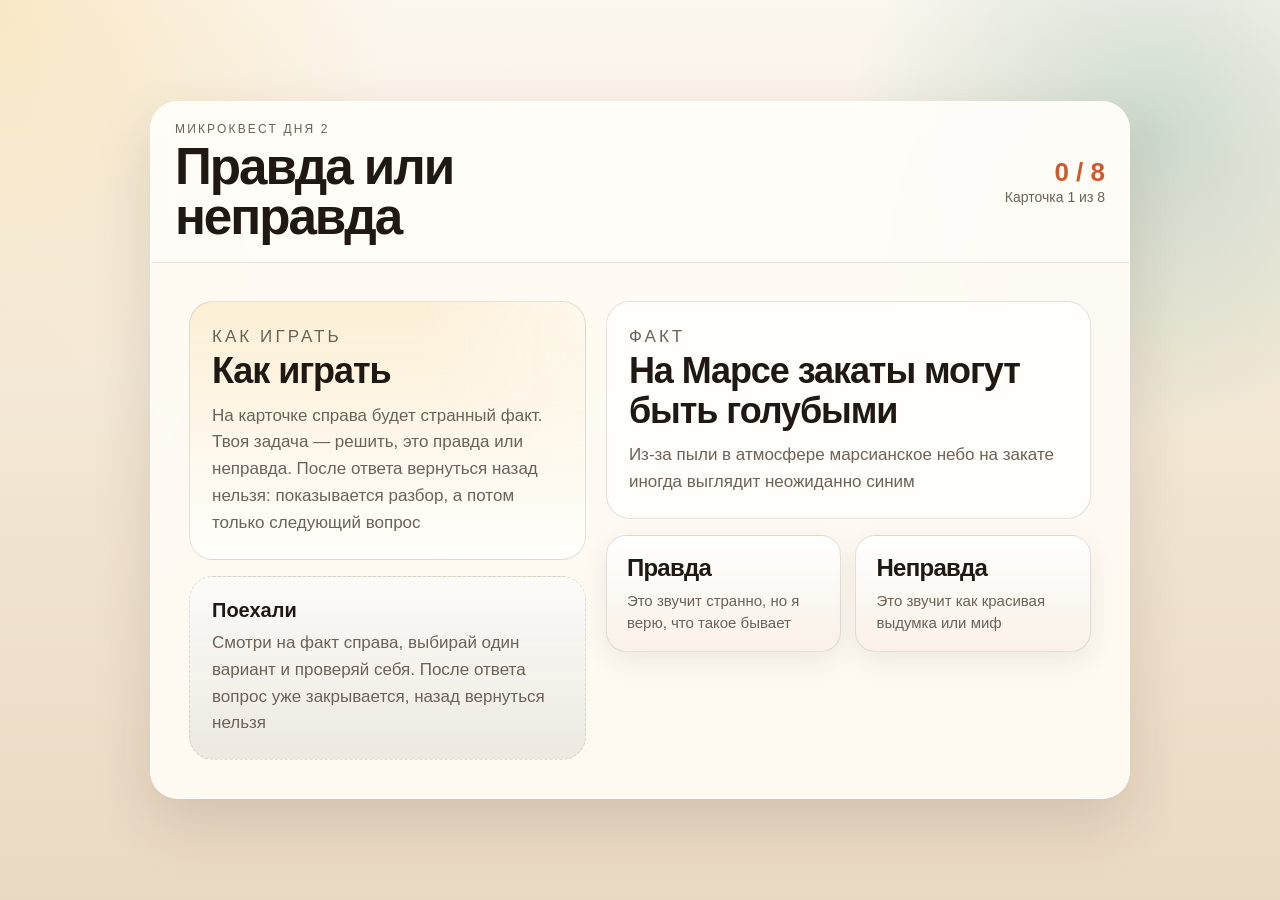
==== index.html @ 94983744 "Add microquest site" ====
<!DOCTYPE html>
<html lang="ru">
<head>
  <meta charset="UTF-8">
  <meta name="viewport" content="width=device-width, initial-scale=1.0">
  <title>Микроквест 2: Правда или неправда?</title>
  <style>
    :root {
      --bg: #f7efe2;
      --panel: rgba(255, 252, 246, 0.92);
      --text: #201813;
      --muted: #6c6258;
      --line: rgba(32, 24, 19, 0.12);
      --accent: #cc5a2d;
      --accent-2: #1d786a;
      --accent-3: #f0c15a;
      --danger: #8b3324;
      --shadow: 0 24px 60px rgba(54, 35, 20, 0.14);
      --radius: 28px;
    }

    * {
      box-sizing: border-box;
    }

    body {
      margin: 0;
      min-height: 100vh;
      font-family: "Trebuchet MS", "Segoe UI", Arial, sans-serif;
      color: var(--text);
      background:
        radial-gradient(circle at top left, rgba(240, 193, 90, 0.28), transparent 25%),
        radial-gradient(circle at 90% 15%, rgba(29, 120, 106, 0.2), transparent 22%),
        linear-gradient(180deg, #fcf7ef 0%, #f3e8d5 45%, #ead9c2 100%);
      display: grid;
      place-items: center;
      padding: 28px;
    }

    .app {
      position: relative;
      width: min(980px, 100%);
      background: var(--panel);
      border: 1px solid rgba(255, 255, 255, 0.76);
      border-radius: var(--radius);
      box-shadow: var(--shadow);
      overflow: hidden;
      backdrop-filter: blur(14px);
    }

    .topbar {
      display: flex;
      justify-content: space-between;
      align-items: center;
      gap: 16px;
      padding: 20px 24px;
      border-bottom: 1px solid var(--line);
      background: rgba(255, 255, 255, 0.36);
    }

    .eyebrow {
      margin: 0 0 6px;
      font-size: 12px;
      letter-spacing: 0.18em;
      text-transform: uppercase;
      color: var(--muted);
    }

    h1 {
      margin: 0;
      font-size: clamp(30px, 4vw, 52px);
      line-height: 0.98;
      max-width: 10ch;
      font-family: "Arial Black", "Trebuchet MS", Arial, sans-serif;
      letter-spacing: -0.04em;
    }

    .progress {
      min-width: 210px;
      text-align: right;
    }

    .progress strong {
      display: block;
      font-size: 26px;
      color: var(--accent);
    }

    .progress span {
      color: var(--muted);
      font-size: 14px;
    }

    .content {
      padding: clamp(20px, 4vw, 38px);
      display: grid;
      gap: 24px;
    }

    .game-layout {
      display: grid;
      grid-template-columns: 0.9fr 1.1fr;
      gap: 20px;
      align-items: start;
    }

    .card,
    .feedback {
      border-radius: 24px;
      border: 1px solid var(--line);
      background: rgba(255, 255, 255, 0.7);
      padding: 22px;
    }

    .intro {
      background:
        radial-gradient(circle at top right, rgba(255,255,255,0.55), transparent 36%),
        linear-gradient(180deg, rgba(240, 193, 90, 0.2), rgba(255, 255, 255, 0.78));
    }

    .card p,
    .feedback p {
      margin: 0;
      line-height: 1.58;
      color: var(--muted);
      font-size: 17px;
    }

    .intro h2,
    .fact-card h2,
    .results-card h2 {
      margin: 0 0 12px;
      font-size: clamp(24px, 3vw, 36px);
      line-height: 1.1;
      font-family: "Arial Black", "Trebuchet MS", Arial, sans-serif;
      letter-spacing: -0.03em;
    }

    .side-column,
    .fact-column {
      display: grid;
      gap: 16px;
    }

    .feedback {
      min-height: 160px;
      background:
        linear-gradient(180deg, rgba(255,255,255,0.75), rgba(32, 24, 19, 0.04)),
        rgba(32, 24, 19, 0.04);
      border-style: dashed;
      align-content: start;
    }

    .feedback strong {
      display: block;
      margin-bottom: 8px;
      font-size: 20px;
    }

    .proof {
      display: flex;
      flex-wrap: wrap;
      gap: 12px;
      align-items: center;
      margin-top: 14px;
    }

    button,
    a.button-link {
      appearance: none;
      border: none;
      text-decoration: none;
      border-radius: 20px;
      text-align: left;
      font: inherit;
      color: var(--text);
      cursor: pointer;
      transition: transform 180ms ease, box-shadow 180ms ease, background 180ms ease;
    }

    button:hover,
    a.button-link:hover {
      transform: translateY(-2px);
    }

    .choices {
      display: grid;
      grid-template-columns: 1fr 1fr;
      gap: 14px;
    }

    .choice {
      padding: 18px 20px;
      border: 1px solid var(--line);
      background:
        linear-gradient(180deg, rgba(255,255,255,0.95), rgba(249, 240, 231, 0.92));
      box-shadow: 0 10px 26px rgba(54, 35, 20, 0.08);
    }

    .choice strong {
      display: block;
      margin-bottom: 8px;
      font-size: 24px;
      font-family: "Arial Black", "Trebuchet MS", Arial, sans-serif;
      letter-spacing: -0.03em;
    }

    .choice span {
      display: block;
      font-size: 15px;
      line-height: 1.45;
      color: var(--muted);
    }

    .choice.correct {
      background: rgba(29, 120, 106, 0.14);
      border-color: rgba(29, 120, 106, 0.42);
    }

    .choice.wrong {
      background: rgba(139, 51, 36, 0.1);
      border-color: rgba(139, 51, 36, 0.34);
    }

    .button-link,
    .next-btn {
      display: inline-flex;
      align-items: center;
      justify-content: center;
      padding: 12px 18px;
      border-radius: 999px;
    }

    .button-link {
      background: var(--accent-2);
      color: #f7fffd;
      box-shadow: 0 12px 24px rgba(29, 120, 106, 0.22);
    }

    .next-wrap {
      min-height: 52px;
    }

    .next-btn {
      background: var(--accent);
      color: #fff7f1;
      box-shadow: 0 14px 30px rgba(204, 90, 45, 0.28);
      padding: 14px 20px;
    }

    .hidden {
      display: none;
    }

    .sad-face {
      display: inline-flex;
      align-items: center;
      justify-content: center;
      width: 52px;
      height: 52px;
      border-radius: 50%;
      background: rgba(139, 51, 36, 0.1);
      font-size: 28px;
    }

    .results {
      display: none;
      gap: 20px;
    }

    .results.visible {
      display: grid;
    }

    .results-grid {
      display: grid;
      grid-template-columns: 1.1fr 0.9fr;
      gap: 18px;
      align-items: stretch;
    }

    .stats {
      display: grid;
      grid-template-columns: repeat(2, 1fr);
      gap: 14px;
    }

    .stat {
      border-radius: 22px;
      border: 1px solid var(--line);
      background: rgba(255, 255, 255, 0.72);
      padding: 20px;
    }

    .stat strong {
      display: block;
      font-size: 34px;
      margin-bottom: 6px;
      color: var(--accent);
    }

    .stat span {
      color: var(--muted);
    }

    .persona {
      display: grid;
      justify-items: center;
      align-content: center;
      text-align: center;
      gap: 12px;
      border-radius: 24px;
      border: 1px solid var(--line);
      background:
        radial-gradient(circle at top, rgba(255,255,255,0.65), transparent 40%),
        linear-gradient(180deg, rgba(29, 120, 106, 0.08), rgba(255, 255, 255, 0.72));
      padding: 24px;
    }

    .persona-art {
      width: 180px;
      height: 180px;
      border-radius: 50%;
      display: grid;
      place-items: center;
      font-size: 86px;
      background:
        radial-gradient(circle at 35% 30%, rgba(255,255,255,0.9), rgba(255,255,255,0.2)),
        linear-gradient(180deg, rgba(240, 193, 90, 0.44), rgba(29, 120, 106, 0.18));
      border: 1px solid rgba(32, 24, 19, 0.08);
      box-shadow: inset 0 10px 24px rgba(255, 255, 255, 0.4);
    }

    .persona h3 {
      margin: 0;
      font-size: 26px;
    }

    .persona p {
      margin: 0;
      color: var(--muted);
      line-height: 1.5;
      font-size: 16px;
    }

    .play-again {
      padding: 14px 20px;
      border-radius: 999px;
      background: var(--accent);
      color: #fff7f1;
      box-shadow: 0 14px 30px rgba(204, 90, 45, 0.28);
      justify-self: start;
    }

    .shake {
      animation: shake 440ms ease;
    }

    .burst {
      position: fixed;
      inset: 0;
      pointer-events: none;
      overflow: hidden;
      z-index: 20;
    }

    .confetti {
      position: absolute;
      width: 12px;
      height: 18px;
      opacity: 0.9;
      animation: fall 1200ms ease-out forwards;
    }

    @keyframes fall {
      from {
        transform: translateY(-8vh) rotate(0deg);
      }
      to {
        transform: translateY(110vh) rotate(720deg);
        opacity: 0;
      }
    }

    @keyframes shake {
      0%, 100% { transform: translateX(0); }
      15% { transform: translateX(-8px) rotate(-0.4deg); }
      30% { transform: translateX(6px) rotate(0.4deg); }
      45% { transform: translateX(-6px) rotate(-0.3deg); }
      60% { transform: translateX(4px) rotate(0.3deg); }
      75% { transform: translateX(-3px); }
    }

    @media (max-width: 860px) {
      .game-layout,
      .results-grid,
      .choices,
      .stats {
        grid-template-columns: 1fr;
      }

      .topbar {
        flex-direction: column;
        align-items: flex-start;
      }

      .progress {
        text-align: left;
        min-width: 0;
      }
    }
  </style>
</head>
<body>
  <div class="app" id="app">
    <div class="topbar">
      <div>
        <p class="eyebrow">Микроквест дня 2</p>
        <h1>Правда или неправда</h1>
      </div>
      <div class="progress">
        <strong id="score">0 / 8</strong>
        <span id="step">Карточка 1 из 8</span>
      </div>
    </div>

    <div class="content" id="game-screen">
      <div class="game-layout">
        <div class="side-column">
          <section class="card intro">
            <p class="eyebrow">Как играть</p>
            <h2>Как играть</h2>
            <p>На карточке справа будет странный факт. Твоя задача — решить, это правда или неправда. После ответа вернуться назад нельзя: показывается разбор, а потом только следующий вопрос</p>
          </section>

          <section class="feedback" id="feedback">
            <div>
              <strong>Поехали</strong>
              <p>Смотри на факт справа, выбирай один вариант и проверяй себя. Если карточка окажется настоящей или это известный миф, я дам ссылку на подтверждение</p>
            </div>
          </section>
        </div>

        <div class="fact-column">
          <section class="card fact-card">
            <p class="eyebrow">Факт</p>
            <h2 id="claim"></h2>
            <p id="description"></p>
          </section>

          <section class="choices">
            <button class="choice" data-answer="true">
              <strong>Правда</strong>
              <span>Это звучит странно, но я верю, что такое бывает</span>
            </button>
            <button class="choice" data-answer="false">
              <strong>Неправда</strong>
              <span>Это звучит как красивая выдумка или миф</span>
            </button>
          </section>

          <div class="next-wrap">
            <button class="next-btn hidden" id="next-btn">Дальше</button>
          </div>
        </div>
      </div>
    </div>

    <div class="content results" id="results-screen">
      <section class="card results-card">
        <p class="eyebrow">Финал</p>
        <h2 id="final-title"></h2>
        <p id="final-text"></p>
      </section>

      <section class="results-grid">
        <div class="stats">
          <div class="stat">
            <strong id="final-score">0</strong>
            <span>правильных ответов</span>
          </div>
          <div class="stat">
            <strong id="final-percent">0%</strong>
            <span>точность</span>
          </div>
          <div class="stat">
            <strong id="final-rank">...</strong>
            <span>твой титул</span>
          </div>
          <div class="stat">
            <strong>8</strong>
            <span>карточек пройдено</span>
          </div>
        </div>

        <div class="persona">
          <div class="persona-art" id="persona-art">🕵️</div>
          <h3 id="persona-name"></h3>
          <p id="persona-text"></p>
        </div>
      </section>

      <button class="play-again" id="play-again-btn">Сыграть ещё раз</button>
    </div>
  </div>

  <div class="burst" id="burst"></div>

  <script>
    const cards = [
      {
        claim: "На Марсе закаты могут быть голубыми",
        description: "Из-за пыли в атмосфере марсианское небо на закате иногда выглядит неожиданно синим",
        isTrue: true,
        revealTitle: "Да, это правда",
        revealText: "У Марса действительно бывают голубые закаты. NASA не раз публиковало такие наблюдения и объяснение этого эффекта",
        proofLabel: "Пруф от NASA",
        proofUrl: "https://science.nasa.gov/resource/curiositys-first-color-image-of-a-martian-sunset/"
      },
      {
        claim: "Золотые рыбки помнят только последние три секунды",
        description: "Этот миф повторяют так часто, что он уже кажется общеизвестной истиной",
        isTrue: false,
        revealTitle: "Нет, это неправда",
        revealText: "История про память на три секунды — популярный миф. У золотых рыбок память заметно сложнее и длиннее",
        proofLabel: "Пруф, что это миф",
        proofUrl: "https://animals.howstuffworks.com/pets/question609.htm"
      },
      {
        claim: "У осьминогов три сердца",
        description: "Причём это ещё не самая странная часть их устройства",
        isTrue: true,
        revealTitle: "Да, это правда",
        revealText: "У осьминогов действительно три сердца. Два качают кровь через жабры, одно — по остальному телу",
        proofLabel: "Пруф от Smithsonian",
        proofUrl: "https://www.smithsonianmag.com/science-nature/ten-wild-facts-about-octopuses-they-have-three-hearts-big-brains-and-blue-blood-7625828/"
      },
      {
        claim: "Великую Китайскую стену видно с Луны невооружённым глазом",
        description: "Это звучит настолько эпично, что мозг почти не хочет спорить",
        isTrue: false,
        revealTitle: "Нет, это неправда",
        revealText: "Это один из самых известных мифов о космосе. В таком виде стену с Луны не видно",
        proofLabel: "Пруф от NASA",
        proofUrl: "https://www.nasa.gov/history/2004/spacewall.htm"
      },
      {
        claim: "Вомбаты делают помёт в форме кубиков",
        description: "Да, почти буквальных кубиков. Звучит как шутка, но нет",
        isTrue: true,
        revealTitle: "Да, это правда",
        revealText: "У вомбатов действительно бывает кубический помёт. Это реальный биологический феномен",
        proofLabel: "Пруф от National Geographic",
        proofUrl: "https://www.nationalgeographic.com/animals/article/wombat-poop-cube-shape"
      },
      {
        claim: "Быки злятся именно на красный цвет",
        description: "Поэтому матадоры якобы специально раздражают их красной тканью",
        isTrue: false,
        revealTitle: "Нет, это неправда",
        revealText: "Быки реагируют скорее на движение ткани, а не на сам красный цвет как таковой",
        proofLabel: "Пруф от Britannica",
        proofUrl: "https://www.britannica.com/story/why-are-bulls-angry-at-the-color-red"
      },
      {
        claim: "Самая длинная в истории серия икоты длилась 68 лет",
        description: "Звучит как перебор даже для книги рекордов",
        isTrue: true,
        revealTitle: "Да, это правда",
        revealText: "Такой рекорд действительно зафиксирован. История звучит почти невозможно, но это реальный мировой рекорд",
        proofLabel: "Пруф от Guinness World Records",
        proofUrl: "https://www.guinnessworldrecords.com/world-records/67619-longest-attack-of-hiccups"
      },
      {
        claim: "Люди используют только 10% своего мозга",
        description: "Очень живучий миф, который любит всплывать в поп-культуре",
        isTrue: false,
        revealTitle: "Нет, это неправда",
        revealText: "Это миф. Мозг работает гораздо сложнее, и идея про фиксированные 10% не соответствует реальности",
        proofLabel: "Пруф от Britannica",
        proofUrl: "https://www.britannica.com/story/do-we-really-use-only-10-percent-of-our-brains"
      }
    ];

    const personas = [
      {
        minScore: 7,
        rank: "Факт-чекер уровня легенды",
        title: "Ты лучший угадыватель фактов",
        text: "Редкие мифы проходят мимо тебя незамеченными. Очень уверенное чувство на правду и на красиво упакованную ерунду",
        personaName: "Главный проверяющий",
        personaText: "Собранный, внимательный и опасный для фейков человек",
        art: "🕵️"
      },
      {
        minScore: 5,
        rank: "Знаток фактов",
        title: "Ты знаток фактов",
        text: "Очень достойный результат. Ты уже хорошо чувствуешь, где странный реальный факт, а где интернет решил тебя разыграть",
        personaName: "Любопытный эрудит",
        personaText: "Такой человек слышит абсурд и первым делом хочет проверить источник",
        art: "🎓"
      },
      {
        minScore: 3,
        rank: "Почти эрудит",
        title: "Ты почти эрудит",
        text: "У тебя уже есть хороший радар на необычные факты. Пара карточек ещё смогла запутать, но это как раз часть игры",
        personaName: "Исследователь странностей",
        personaText: "Человек, который ещё чуть-чуть — и станет грозой всех сомнительных фактов",
        art: "🧭"
      },
      {
        minScore: 0,
        rank: "Смелый исследователь",
        title: "Ты смелый исследователь фактов",
        text: "Самое важное тут не идеальный счёт, а азарт проверять странные вещи. Теперь у тебя есть полный набор разборов и пруфов",
        personaName: "Охотник за удивительным",
        personaText: "Человек, который не боится ошибаться и поэтому узнаёт больше всех",
        art: "✨"
      }
    ];

    const claimEl = document.getElementById("claim");
    const descriptionEl = document.getElementById("description");
    const scoreEl = document.getElementById("score");
    const stepEl = document.getElementById("step");
    const feedbackEl = document.getElementById("feedback");
    const nextBtn = document.getElementById("next-btn");
    const playAgainBtn = document.getElementById("play-again-btn");
    const gameScreen = document.getElementById("game-screen");
    const resultsScreen = document.getElementById("results-screen");
    const finalScoreEl = document.getElementById("final-score");
    const finalPercentEl = document.getElementById("final-percent");
    const finalRankEl = document.getElementById("final-rank");
    const finalTitleEl = document.getElementById("final-title");
    const finalTextEl = document.getElementById("final-text");
    const personaArtEl = document.getElementById("persona-art");
    const personaNameEl = document.getElementById("persona-name");
    const personaTextEl = document.getElementById("persona-text");
    const appEl = document.getElementById("app");
    const burstEl = document.getElementById("burst");
    const choiceButtons = Array.from(document.querySelectorAll(".choice"));

    let state = {
      index: 0,
      score: 0,
      locked: false
    };

    function renderCard() {
      const item = cards[state.index];
      claimEl.textContent = item.claim;
      descriptionEl.textContent = item.description;
      scoreEl.textContent = `${state.score} / ${cards.length}`;
      stepEl.textContent = `Карточка ${state.index + 1} из ${cards.length}`;
      feedbackEl.innerHTML = `
        <div>
          <strong>Поехали</strong>
          <p>Смотри на факт справа, выбирай один вариант и проверяй себя. После ответа вопрос уже закрывается, назад вернуться нельзя</p>
        </div>
      `;
      nextBtn.classList.add("hidden");
      state.locked = false;

      choiceButtons.forEach((button) => {
        button.disabled = false;
        button.classList.remove("correct", "wrong");
      });
    }

    function burstConfetti() {
      const colors = ["#cc5a2d", "#1d786a", "#f0c15a", "#db7c34", "#3f6f35"];
      burstEl.innerHTML = "";
      for (let i = 0; i < 28; i += 1) {
        const piece = document.createElement("span");
        piece.className = "confetti";
        piece.style.left = `${Math.random() * 100}%`;
        piece.style.background = colors[Math.floor(Math.random() * colors.length)];
        piece.style.animationDelay = `${Math.random() * 160}ms`;
        burstEl.appendChild(piece);
      }
      window.setTimeout(() => {
        burstEl.innerHTML = "";
      }, 1500);
    }

    function shakeApp() {
      appEl.classList.remove("shake");
      void appEl.offsetWidth;
      appEl.classList.add("shake");
    }

    function renderReveal(item, isCorrect) {
      const mood = isCorrect
        ? `<strong>${item.revealTitle}</strong><p>${item.revealText}</p>`
        : `<div class="sad-face">☹️</div><strong>${item.revealTitle}</strong><p>${item.revealText}</p>`;

      return `
        <div>
          ${mood}
          <div class="proof">
            <a class="button-link" href="${item.proofUrl}" target="_blank" rel="noreferrer">${item.proofLabel}</a>
          </div>
        </div>
      `;
    }

    function handleAnswer(selectedValue) {
      if (state.locked) {
        return;
      }

      const item = cards[state.index];
      const normalized = selectedValue === "true";
      const isCorrect = normalized === item.isTrue;
      state.locked = true;

      choiceButtons.forEach((button) => {
        button.disabled = true;
        const buttonValue = button.dataset.answer === "true";
        if (buttonValue === item.isTrue) {
          button.classList.add("correct");
        } else if (buttonValue === normalized) {
          button.classList.add("wrong");
        }
      });

      if (isCorrect) {
        state.score += 1;
        scoreEl.textContent = `${state.score} / ${cards.length}`;
        burstConfetti();
      } else {
        shakeApp();
      }

      feedbackEl.innerHTML = renderReveal(item, isCorrect);
      nextBtn.textContent = state.index === cards.length - 1 ? "Показать результат" : "Следующий факт";
      nextBtn.classList.remove("hidden");
    }

    function pickPersona(score) {
      return personas.find((item) => score >= item.minScore) || personas[personas.length - 1];
    }

    function showResults() {
      const percent = Math.round((state.score / cards.length) * 100);
      const persona = pickPersona(state.score);

      gameScreen.classList.add("hidden");
      resultsScreen.classList.add("visible");
      finalScoreEl.textContent = String(state.score);
      finalPercentEl.textContent = `${percent}%`;
      finalRankEl.textContent = persona.rank;
      finalTitleEl.textContent = persona.title;
      finalTextEl.textContent = persona.text;
      personaArtEl.textContent = persona.art;
      personaNameEl.textContent = persona.personaName;
      personaTextEl.textContent = persona.personaText;
    }

    function nextStep() {
      if (state.index === cards.length - 1) {
        showResults();
        return;
      }

      state.index += 1;
      renderCard();
    }

    function restartGame() {
      state = {
        index: 0,
        score: 0,
        locked: false
      };
      resultsScreen.classList.remove("visible");
      gameScreen.classList.remove("hidden");
      renderCard();
    }

    choiceButtons.forEach((button) => {
      button.addEventListener("click", () => handleAnswer(button.dataset.answer));
    });

    nextBtn.addEventListener("click", nextStep);
    playAgainBtn.addEventListener("click", restartGame);

    renderCard();
  </script>
</body>
</html>
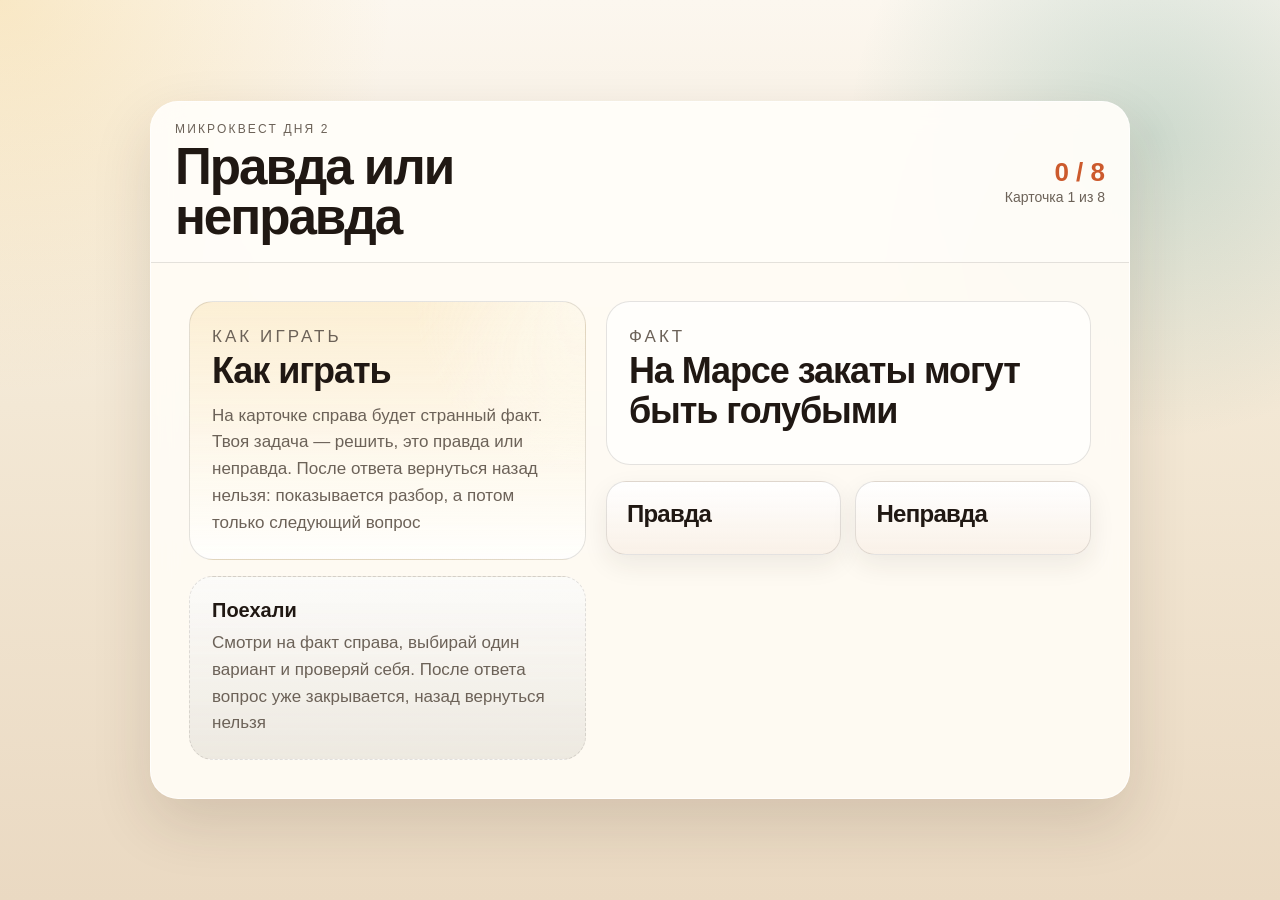
==== commit abbd8e7c: "Remove hints and fix proof links" ====
--- a/index.html
+++ b/index.html
@@ -205,13 +205,6 @@
       letter-spacing: -0.03em;
     }
 
-    .choice span {
-      display: block;
-      font-size: 15px;
-      line-height: 1.45;
-      color: var(--muted);
-    }
-
     .choice.correct {
       background: rgba(29, 120, 106, 0.14);
       border-color: rgba(29, 120, 106, 0.42);
@@ -445,17 +438,14 @@
           <section class="card fact-card">
             <p class="eyebrow">Факт</p>
             <h2 id="claim"></h2>
-            <p id="description"></p>
           </section>
 
           <section class="choices">
             <button class="choice" data-answer="true">
               <strong>Правда</strong>
-              <span>Это звучит странно, но я верю, что такое бывает</span>
             </button>
             <button class="choice" data-answer="false">
               <strong>Неправда</strong>
-              <span>Это звучит как красивая выдумка или миф</span>
             </button>
           </section>
 
@@ -510,25 +500,25 @@
     const cards = [
       {
         claim: "На Марсе закаты могут быть голубыми",
-        description: "Из-за пыли в атмосфере марсианское небо на закате иногда выглядит неожиданно синим",
+        description: "",
         isTrue: true,
         revealTitle: "Да, это правда",
         revealText: "У Марса действительно бывают голубые закаты. NASA не раз публиковало такие наблюдения и объяснение этого эффекта",
         proofLabel: "Пруф от NASA",
-        proofUrl: "https://science.nasa.gov/resource/curiositys-first-color-image-of-a-martian-sunset/"
+        proofUrl: "https://science.nasa.gov/photojournal/mastcam-zs-first-martian-sunset/"
       },
       {
         claim: "Золотые рыбки помнят только последние три секунды",
-        description: "Этот миф повторяют так часто, что он уже кажется общеизвестной истиной",
+        description: "",
         isTrue: false,
         revealTitle: "Нет, это неправда",
         revealText: "История про память на три секунды — популярный миф. У золотых рыбок память заметно сложнее и длиннее",
         proofLabel: "Пруф, что это миф",
-        proofUrl: "https://animals.howstuffworks.com/pets/question609.htm"
+        proofUrl: "https://animals.howstuffworks.com/pets/how-much-can-a-goldfish-remember.htm"
       },
       {
         claim: "У осьминогов три сердца",
-        description: "Причём это ещё не самая странная часть их устройства",
+        description: "",
         isTrue: true,
         revealTitle: "Да, это правда",
         revealText: "У осьминогов действительно три сердца. Два качают кровь через жабры, одно — по остальному телу",
@@ -537,34 +527,34 @@
       },
       {
         claim: "Великую Китайскую стену видно с Луны невооружённым глазом",
-        description: "Это звучит настолько эпично, что мозг почти не хочет спорить",
+        description: "",
         isTrue: false,
         revealTitle: "Нет, это неправда",
         revealText: "Это один из самых известных мифов о космосе. В таком виде стену с Луны не видно",
         proofLabel: "Пруф от NASA",
-        proofUrl: "https://www.nasa.gov/history/2004/spacewall.htm"
+        proofUrl: "https://www.nasa.gov/image-article/great-wall/"
       },
       {
         claim: "Вомбаты делают помёт в форме кубиков",
-        description: "Да, почти буквальных кубиков. Звучит как шутка, но нет",
+        description: "",
         isTrue: true,
         revealTitle: "Да, это правда",
         revealText: "У вомбатов действительно бывает кубический помёт. Это реальный биологический феномен",
         proofLabel: "Пруф от National Geographic",
-        proofUrl: "https://www.nationalgeographic.com/animals/article/wombat-poop-cube-shape"
+        proofUrl: "https://www.nationalgeographic.com/animals/article/wombat-poop-cube-why-is-it-square-shaped"
       },
       {
         claim: "Быки злятся именно на красный цвет",
-        description: "Поэтому матадоры якобы специально раздражают их красной тканью",
+        description: "",
         isTrue: false,
         revealTitle: "Нет, это неправда",
         revealText: "Быки реагируют скорее на движение ткани, а не на сам красный цвет как таковой",
-        proofLabel: "Пруф от Britannica",
-        proofUrl: "https://www.britannica.com/story/why-are-bulls-angry-at-the-color-red"
+        proofLabel: "Пруф от Live Science",
+        proofUrl: "https://www.livescience.com/33700-bulls-charge-red.html"
       },
       {
         claim: "Самая длинная в истории серия икоты длилась 68 лет",
-        description: "Звучит как перебор даже для книги рекордов",
+        description: "",
         isTrue: true,
         revealTitle: "Да, это правда",
         revealText: "Такой рекорд действительно зафиксирован. История звучит почти невозможно, но это реальный мировой рекорд",
@@ -573,12 +563,12 @@
       },
       {
         claim: "Люди используют только 10% своего мозга",
-        description: "Очень живучий миф, который любит всплывать в поп-культуре",
+        description: "",
         isTrue: false,
         revealTitle: "Нет, это неправда",
         revealText: "Это миф. Мозг работает гораздо сложнее, и идея про фиксированные 10% не соответствует реальности",
         proofLabel: "Пруф от Britannica",
-        proofUrl: "https://www.britannica.com/story/do-we-really-use-only-10-percent-of-our-brains"
+        proofUrl: "https://www.britannica.com/story/do-we-really-use-only-10-percent-of-our-brain"
       }
     ];
 
@@ -622,7 +612,6 @@
     ];
 
     const claimEl = document.getElementById("claim");
-    const descriptionEl = document.getElementById("description");
     const scoreEl = document.getElementById("score");
     const stepEl = document.getElementById("step");
     const feedbackEl = document.getElementById("feedback");
@@ -651,7 +640,6 @@
     function renderCard() {
       const item = cards[state.index];
       claimEl.textContent = item.claim;
-      descriptionEl.textContent = item.description;
       scoreEl.textContent = `${state.score} / ${cards.length}`;
       stepEl.textContent = `Карточка ${state.index + 1} из ${cards.length}`;
       feedbackEl.innerHTML = `
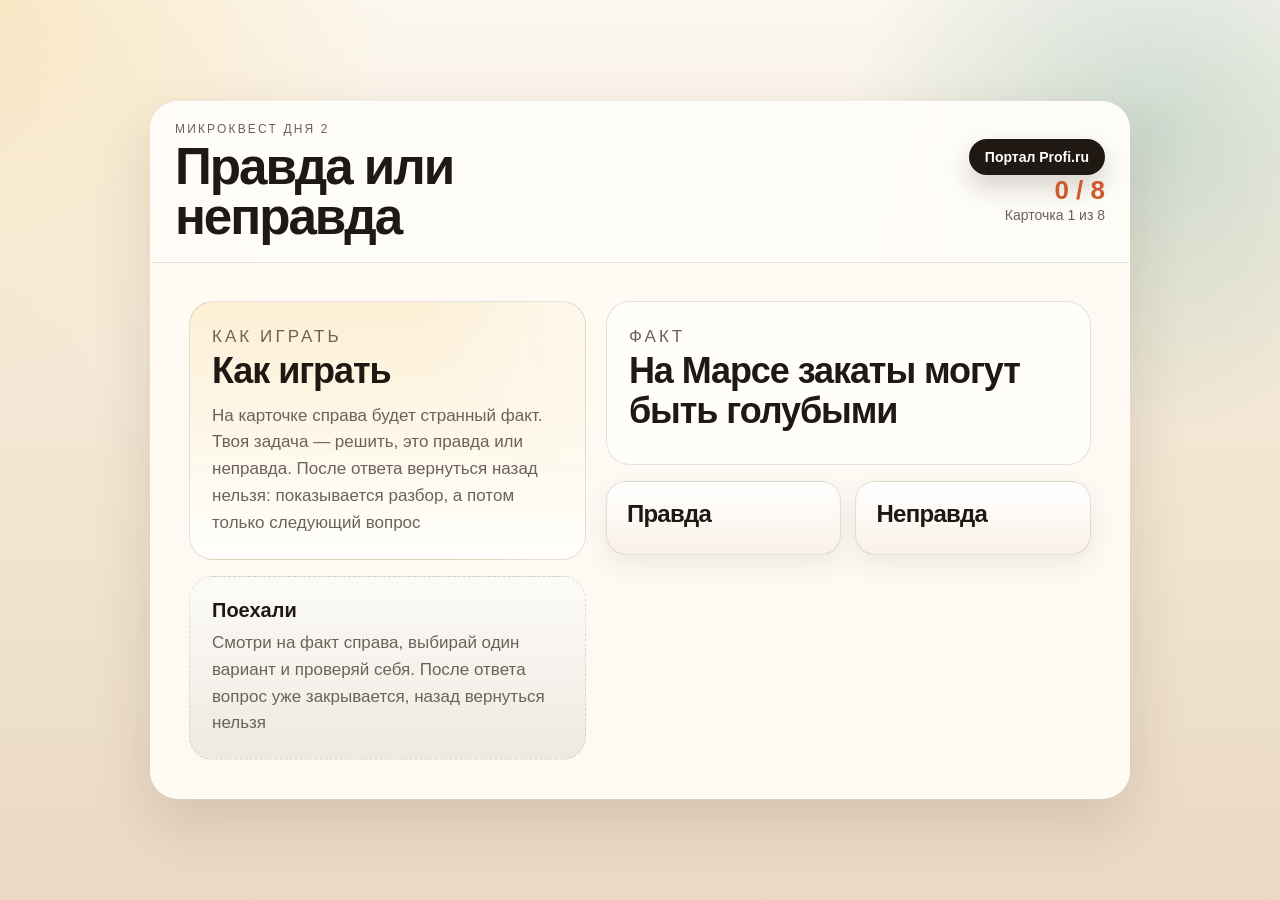
==== commit b9637b08: "Add Profi learning portal prototype" ====
--- a/index.html
+++ b/index.html
@@ -58,6 +58,24 @@
       background: rgba(255, 255, 255, 0.36);
     }
 
+    .academy-link {
+      display: inline-flex;
+      align-items: center;
+      justify-content: center;
+      padding: 10px 16px;
+      border-radius: 999px;
+      background: #201813;
+      color: #fff;
+      font-size: 14px;
+      font-weight: 700;
+      text-decoration: none;
+      box-shadow: 0 12px 24px rgba(32, 24, 19, 0.18);
+    }
+
+    .academy-link:hover {
+      background: #382b23;
+    }
+
     .eyebrow {
       margin: 0 0 6px;
       font-size: 12px;
@@ -412,6 +430,7 @@
         <h1>Правда или неправда</h1>
       </div>
       <div class="progress">
+        <a class="academy-link" href="./profi-learning-portal/">Портал Profi.ru</a>
         <strong id="score">0 / 8</strong>
         <span id="step">Карточка 1 из 8</span>
       </div>
